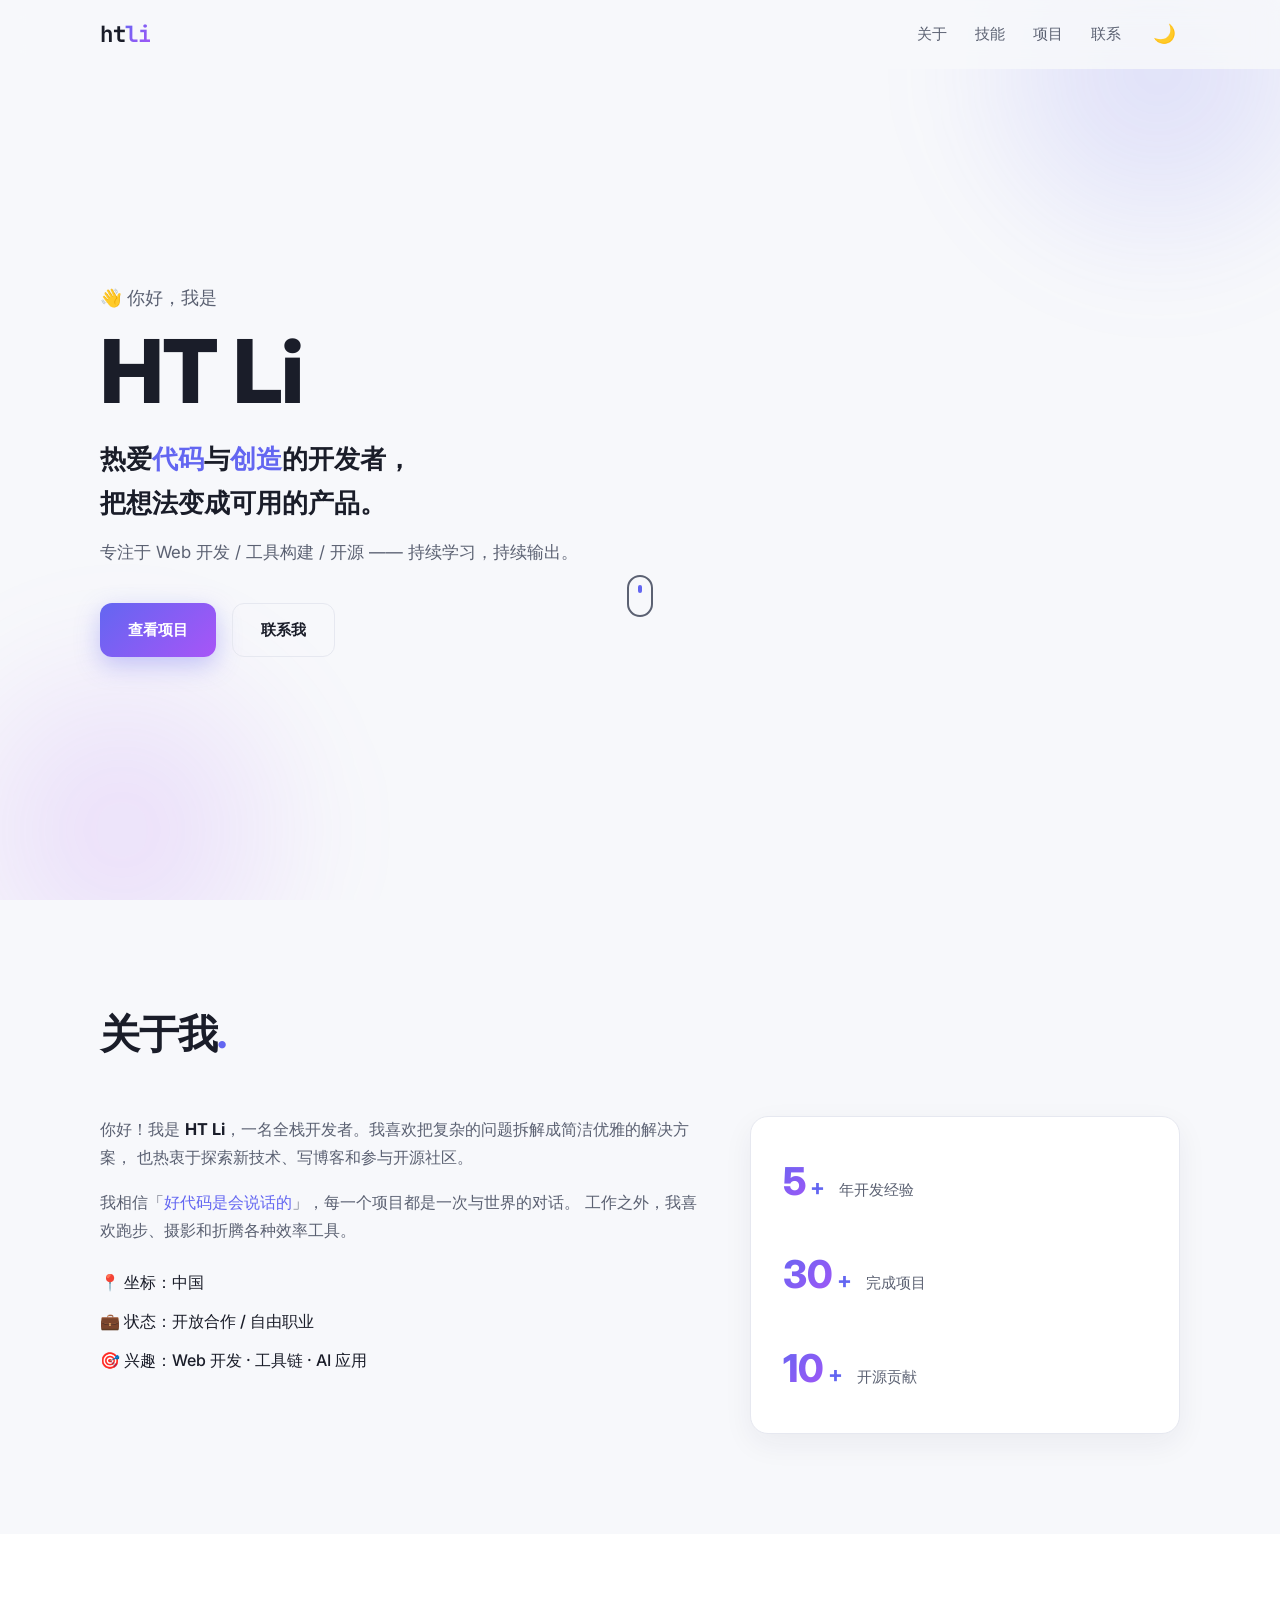
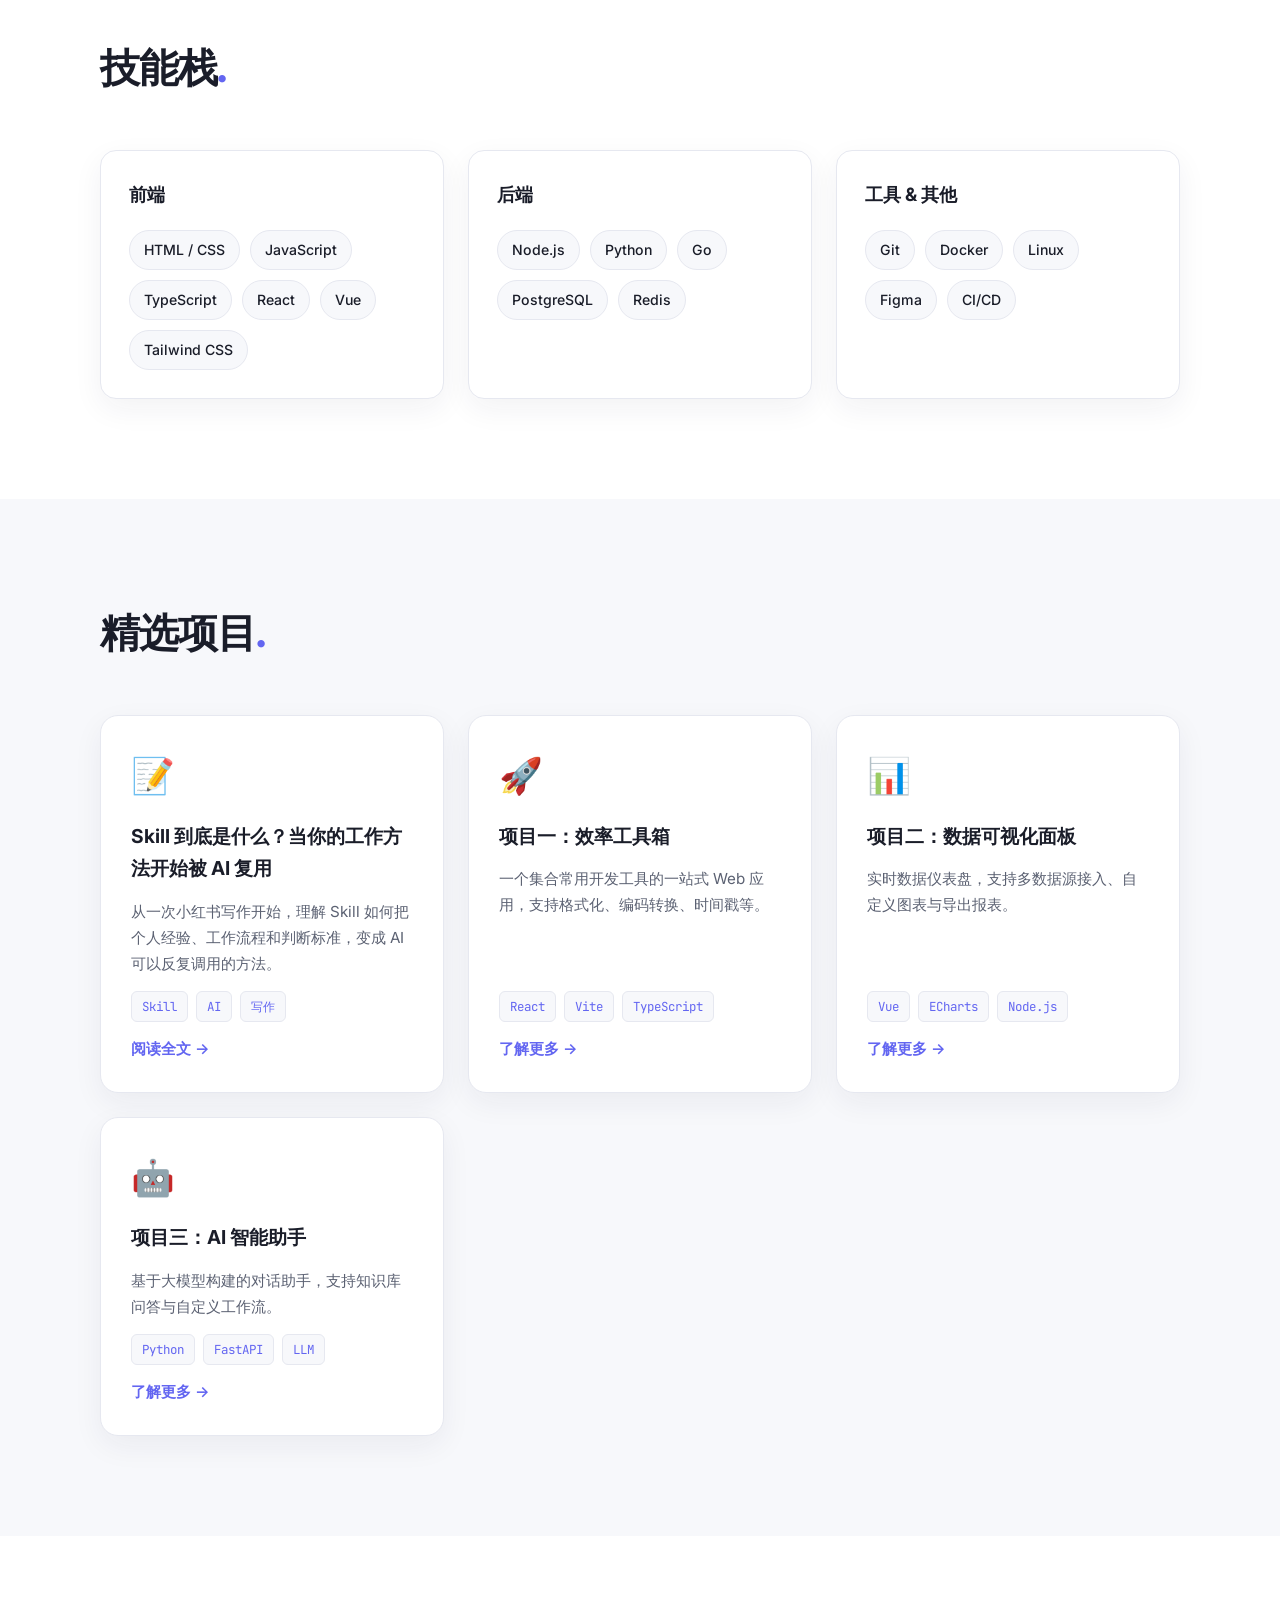
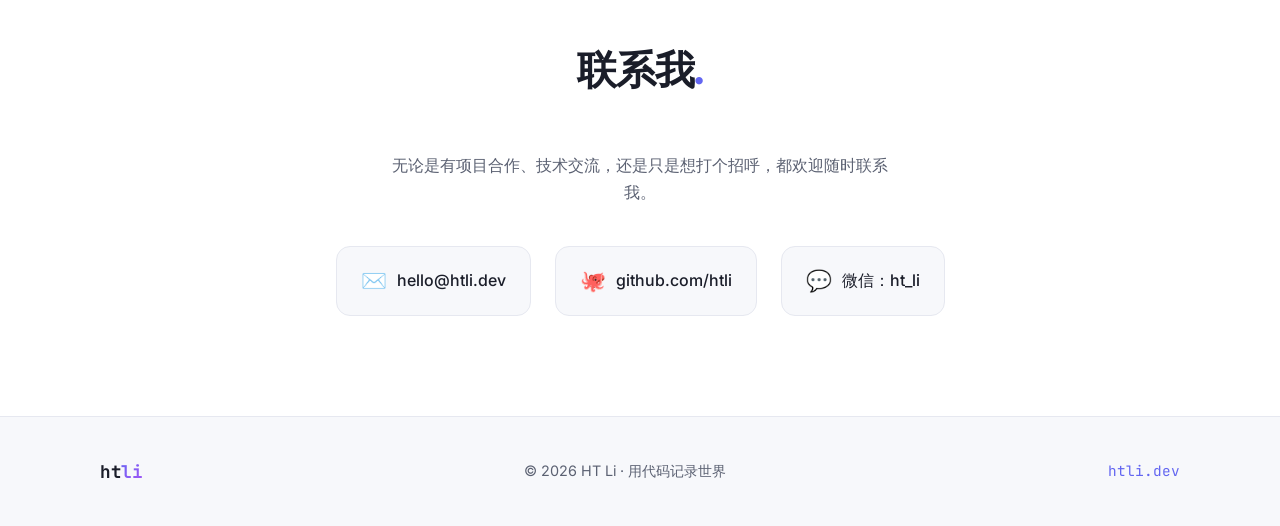
==== index.html @ 5f38975c "Initial commit: personal website" ====
<!DOCTYPE html>
<html lang="zh-CN">
<head>
  <meta charset="UTF-8" />
  <meta name="viewport" content="width=device-width, initial-scale=1.0" />
  <title>HT Li · 个人主页</title>
  <meta name="description" content="HT Li 的个人网站 —— 记录思考、代码与创作。htli" />
  <link rel="icon" href="data:image/svg+xml,<svg xmlns='http://www.w3.org/2000/svg' viewBox='0 0 100 100'><rect width='100' height='100' rx='22' fill='%236366f1'/><text x='50' y='68' font-size='52' text-anchor='middle' fill='white' font-family='Arial' font-weight='bold'>ht</text></svg>" />
  <link rel="preconnect" href="https://fonts.googleapis.com" />
  <link rel="preconnect" href="https://fonts.gstatic.com" crossorigin />
  <link href="https://fonts.googleapis.com/css2?family=Inter:wght@400;500;600;700;800&family=JetBrains+Mono:wght@400;500&display=swap" rel="stylesheet" />
  <link rel="stylesheet" href="css/style.css" />
</head>
<body>
  <!-- 顶部导航 -->
  <header class="site-header" id="site-header">
    <nav class="nav container">
      <a href="#hero" class="logo">
        <span class="logo-mark">ht</span><span class="logo-suffix">li</span>
      </a>
      <button class="nav-toggle" id="nav-toggle" aria-label="菜单" aria-expanded="false">
        <span></span><span></span><span></span>
      </button>
      <ul class="nav-links" id="nav-links">
        <li><a href="#about">关于</a></li>
        <li><a href="#skills">技能</a></li>
        <li><a href="#projects">项目</a></li>
        <li><a href="#contact">联系</a></li>
        <li>
          <button class="theme-toggle" id="theme-toggle" aria-label="切换主题" title="切换深浅色主题">
            <span class="theme-icon">🌙</span>
          </button>
        </li>
      </ul>
    </nav>
  </header>

  <main>
    <!-- Hero -->
    <section class="hero" id="hero">
      <div class="container hero-inner">
        <p class="hero-greeting">👋 你好，我是</p>
        <h1 class="hero-name">HT&nbsp;Li</h1>
        <p class="hero-tagline">
          热爱<span class="accent">代码</span>与<span class="accent">创造</span>的开发者，
          <br />把想法变成可用的产品。
        </p>
        <p class="hero-sub">
          专注于 Web 开发 / 工具构建 / 开源 —— 持续学习，持续输出。
        </p>
        <div class="hero-actions">
          <a href="#projects" class="btn btn-primary">查看项目</a>
          <a href="#contact" class="btn btn-ghost">联系我</a>
        </div>
        <a href="#about" class="scroll-hint" aria-label="向下滚动">
          <span class="mouse"><span class="wheel"></span></span>
        </a>
      </div>
    </section>

    <!-- 关于 -->
    <section class="section" id="about">
      <div class="container">
        <h2 class="section-title" data-reveal>关于我<span class="dot">.</span></h2>
        <div class="about-grid">
          <div class="about-text" data-reveal>
            <p>
              你好！我是 <strong>HT Li</strong>，一名全栈开发者。我喜欢把复杂的问题拆解成简洁优雅的解决方案，
              也热衷于探索新技术、写博客和参与开源社区。
            </p>
            <p>
              我相信「<em>好代码是会说话的</em>」，每一个项目都是一次与世界的对话。
              工作之外，我喜欢跑步、摄影和折腾各种效率工具。
            </p>
            <ul class="about-list">
              <li>📍 坐标：中国</li>
              <li>💼 状态：开放合作 / 自由职业</li>
              <li>🎯 兴趣：Web 开发 · 工具链 · AI 应用</li>
            </ul>
          </div>
          <div class="about-card" data-reveal>
            <div class="stat">
              <span class="stat-num" data-count="5">0</span><span class="stat-plus">+</span>
              <span class="stat-label">年开发经验</span>
            </div>
            <div class="stat">
              <span class="stat-num" data-count="30">0</span><span class="stat-plus">+</span>
              <span class="stat-label">完成项目</span>
            </div>
            <div class="stat">
              <span class="stat-num" data-count="10">0</span><span class="stat-plus">+</span>
              <span class="stat-label">开源贡献</span>
            </div>
          </div>
        </div>
      </div>
    </section>

    <!-- 技能 -->
    <section class="section section-alt" id="skills">
      <div class="container">
        <h2 class="section-title" data-reveal>技能栈<span class="dot">.</span></h2>
        <div class="skills-grid">
          <div class="skill-group" data-reveal>
            <h3>前端</h3>
            <div class="skill-items">
              <span class="chip">HTML / CSS</span>
              <span class="chip">JavaScript</span>
              <span class="chip">TypeScript</span>
              <span class="chip">React</span>
              <span class="chip">Vue</span>
              <span class="chip">Tailwind CSS</span>
            </div>
          </div>
          <div class="skill-group" data-reveal>
            <h3>后端</h3>
            <div class="skill-items">
              <span class="chip">Node.js</span>
              <span class="chip">Python</span>
              <span class="chip">Go</span>
              <span class="chip">PostgreSQL</span>
              <span class="chip">Redis</span>
            </div>
          </div>
          <div class="skill-group" data-reveal>
            <h3>工具 & 其他</h3>
            <div class="skill-items">
              <span class="chip">Git</span>
              <span class="chip">Docker</span>
              <span class="chip">Linux</span>
              <span class="chip">Figma</span>
              <span class="chip">CI/CD</span>
            </div>
          </div>
        </div>
      </div>
    </section>

    <!-- 项目 -->
    <section class="section" id="projects">
      <div class="container">
        <h2 class="section-title" data-reveal>精选项目<span class="dot">.</span></h2>
        <div class="projects-grid">
          <article class="project-card" data-reveal>
            <div class="project-icon">📝</div>
            <h3>Skill 到底是什么？当你的工作方法开始被 AI 复用</h3>
            <p>从一次小红书写作开始，理解 Skill 如何把个人经验、工作流程和判断标准，变成 AI 可以反复调用的方法。</p>
            <div class="project-tags">
              <span>Skill</span><span>AI</span><span>写作</span>
            </div>
            <a href="https://mp.weixin.qq.com/s/fwi5RgVCYM9g3mGInstZmQ" target="_blank" rel="noopener" class="project-link">阅读全文 →</a>
          </article>
          <article class="project-card" data-reveal>
            <div class="project-icon">🚀</div>
            <h3>项目一：效率工具箱</h3>
            <p>一个集合常用开发工具的一站式 Web 应用，支持格式化、编码转换、时间戳等。</p>
            <div class="project-tags">
              <span>React</span><span>Vite</span><span>TypeScript</span>
            </div>
            <a href="#" class="project-link">了解更多 →</a>
          </article>
          <article class="project-card" data-reveal>
            <div class="project-icon">📊</div>
            <h3>项目二：数据可视化面板</h3>
            <p>实时数据仪表盘，支持多数据源接入、自定义图表与导出报表。</p>
            <div class="project-tags">
              <span>Vue</span><span>ECharts</span><span>Node.js</span>
            </div>
            <a href="#" class="project-link">了解更多 →</a>
          </article>
          <article class="project-card" data-reveal>
            <div class="project-icon">🤖</div>
            <h3>项目三：AI 智能助手</h3>
            <p>基于大模型构建的对话助手，支持知识库问答与自定义工作流。</p>
            <div class="project-tags">
              <span>Python</span><span>FastAPI</span><span>LLM</span>
            </div>
            <a href="#" class="project-link">了解更多 →</a>
          </article>
        </div>
      </div>
    </section>

    <!-- 联系 -->
    <section class="section section-alt" id="contact">
      <div class="container contact-inner">
        <h2 class="section-title" data-reveal>联系我<span class="dot">.</span></h2>
        <p class="contact-intro" data-reveal>
          无论是有项目合作、技术交流，还是只是想打个招呼，都欢迎随时联系我。
        </p>
        <div class="contact-links" data-reveal>
          <a href="mailto:hello@htli.dev" class="contact-item">
            <span class="contact-icon">✉️</span>
            <span>hello@htli.dev</span>
          </a>
          <a href="https://github.com/htli" target="_blank" rel="noopener" class="contact-item">
            <span class="contact-icon">🐙</span>
            <span>github.com/htli</span>
          </a>
          <a href="#" class="contact-item">
            <span class="contact-icon">💬</span>
            <span>微信：ht_li</span>
          </a>
        </div>
      </div>
    </section>
  </main>

  <footer class="site-footer">
    <div class="container footer-inner">
      <a href="#hero" class="logo logo-sm">
        <span class="logo-mark">ht</span><span class="logo-suffix">li</span>
      </a>
      <p>© <span id="year"></span> HT Li · 用代码记录世界</p>
      <p class="footer-domain">htli.dev</p>
    </div>
  </footer>

  <script src="js/main.js"></script>
</body>
</html>
---- css/style.css ----
/* ============ 变量与主题 ============ */
:root {
  --bg: #f7f8fb;
  --bg-alt: #ffffff;
  --text: #1a1d29;
  --text-muted: #5b6172;
  --accent: #6366f1;
  --accent-2: #a855f7;
  --border: #e6e8f0;
  --card-shadow: 0 10px 30px rgba(30, 35, 60, 0.06);
  --header-bg: rgba(247, 248, 251, 0.85);
}

html[data-theme="dark"] {
  --bg: #0f1117;
  --bg-alt: #161a24;
  --text: #e7e9f0;
  --text-muted: #9aa1b5;
  --accent: #818cf8;
  --accent-2: #c084fc;
  --border: #262b3a;
  --card-shadow: 0 10px 30px rgba(0, 0, 0, 0.35);
  --header-bg: rgba(15, 17, 23, 0.85);
}

/* ============ 基础 ============ */
* {
  margin: 0;
  padding: 0;
  box-sizing: border-box;
}

html {
  scroll-behavior: smooth;
}

body {
  font-family: "Inter", -apple-system, BlinkMacSystemFont, "PingFang SC", "Microsoft YaHei", sans-serif;
  background: var(--bg);
  color: var(--text);
  line-height: 1.7;
  transition: background 0.3s ease, color 0.3s ease;
  -webkit-font-smoothing: antialiased;
}

a {
  color: inherit;
  text-decoration: none;
}

img {
  max-width: 100%;
  display: block;
}

.container {
  width: min(1080px, 92%);
  margin: 0 auto;
}

.accent {
  color: var(--accent);
  font-weight: 700;
}

.dot {
  color: var(--accent);
}

/* ============ 导航 ============ */
.site-header {
  position: fixed;
  top: 0;
  left: 0;
  right: 0;
  z-index: 100;
  background: var(--header-bg);
  backdrop-filter: blur(12px);
  -webkit-backdrop-filter: blur(12px);
  border-bottom: 1px solid transparent;
  transition: border-color 0.3s ease, box-shadow 0.3s ease;
}

.site-header.scrolled {
  border-bottom-color: var(--border);
  box-shadow: 0 4px 20px rgba(0, 0, 0, 0.05);
}

.nav {
  display: flex;
  align-items: center;
  justify-content: space-between;
  height: 68px;
}

.logo {
  display: inline-flex;
  align-items: baseline;
  font-family: "JetBrains Mono", monospace;
  font-weight: 700;
  font-size: 1.4rem;
  letter-spacing: -0.5px;
}

.logo-mark {
  color: var(--text);
}

.logo-suffix {
  background: linear-gradient(135deg, var(--accent), var(--accent-2));
  -webkit-background-clip: text;
  background-clip: text;
  -webkit-text-fill-color: transparent;
  color: transparent;
}

.nav-links {
  display: flex;
  align-items: center;
  gap: 28px;
  list-style: none;
}

.nav-links a {
  font-size: 0.95rem;
  font-weight: 500;
  color: var(--text-muted);
  position: relative;
  transition: color 0.2s ease;
}

.nav-links a::after {
  content: "";
  position: absolute;
  left: 0;
  bottom: -4px;
  width: 0;
  height: 2px;
  background: linear-gradient(135deg, var(--accent), var(--accent-2));
  transition: width 0.25s ease;
}

.nav-links a:hover {
  color: var(--text);
}

.nav-links a:hover::after {
  width: 100%;
}

.theme-toggle {
  background: none;
  border: none;
  cursor: pointer;
  font-size: 1.15rem;
  padding: 4px;
  display: flex;
  align-items: center;
}

/* 移动端菜单按钮 */
.nav-toggle {
  display: none;
  flex-direction: column;
  gap: 5px;
  background: none;
  border: none;
  cursor: pointer;
  padding: 6px;
}

.nav-toggle span {
  width: 22px;
  height: 2px;
  background: var(--text);
  border-radius: 2px;
  transition: transform 0.3s ease, opacity 0.3s ease;
}

.nav-toggle.active span:nth-child(1) {
  transform: translateY(7px) rotate(45deg);
}

.nav-toggle.active span:nth-child(2) {
  opacity: 0;
}

.nav-toggle.active span:nth-child(3) {
  transform: translateY(-7px) rotate(-45deg);
}

/* ============ Hero ============ */
.hero {
  min-height: 100vh;
  display: flex;
  align-items: center;
  position: relative;
  overflow: hidden;
  padding: 120px 0 80px;
}

.hero::before {
  content: "";
  position: absolute;
  top: -20%;
  right: -10%;
  width: 500px;
  height: 500px;
  background: radial-gradient(circle, rgba(99, 102, 241, 0.18), transparent 65%);
  border-radius: 50%;
  filter: blur(40px);
}

.hero::after {
  content: "";
  position: absolute;
  bottom: -20%;
  left: -10%;
  width: 500px;
  height: 500px;
  background: radial-gradient(circle, rgba(168, 85, 247, 0.16), transparent 65%);
  border-radius: 50%;
  filter: blur(40px);
}

.hero-inner {
  position: relative;
  z-index: 1;
}

.hero-greeting {
  font-size: 1.1rem;
  color: var(--text-muted);
  margin-bottom: 12px;
}

.hero-name {
  font-size: clamp(3rem, 8vw, 5.5rem);
  font-weight: 800;
  line-height: 1.05;
  letter-spacing: -2px;
  background: linear-gradient(120deg, var(--text) 30%, var(--accent) 70%, var(--accent-2));
  -webkit-background-clip: text;
  background-clip: text;
  -webkit-text-fill-color: transparent;
  color: transparent;
}

.hero-tagline {
  font-size: clamp(1.2rem, 2.5vw, 1.6rem);
  font-weight: 600;
  margin-top: 20px;
  color: var(--text);
}

.hero-sub {
  margin-top: 14px;
  color: var(--text-muted);
  font-size: 1.05rem;
}

.hero-actions {
  display: flex;
  gap: 16px;
  margin-top: 36px;
  flex-wrap: wrap;
}

.btn {
  display: inline-flex;
  align-items: center;
  padding: 13px 28px;
  border-radius: 12px;
  font-weight: 600;
  font-size: 0.95rem;
  transition: transform 0.2s ease, box-shadow 0.2s ease, background 0.2s ease;
}

.btn:active {
  transform: translateY(1px);
}

.btn-primary {
  background: linear-gradient(135deg, var(--accent), var(--accent-2));
  color: #fff;
  box-shadow: 0 8px 24px rgba(99, 102, 241, 0.35);
}

.btn-primary:hover {
  transform: translateY(-2px);
  box-shadow: 0 12px 30px rgba(99, 102, 241, 0.45);
}

.btn-ghost {
  border: 1px solid var(--border);
  color: var(--text);
  background: transparent;
}

.btn-ghost:hover {
  transform: translateY(-2px);
  border-color: var(--accent);
  color: var(--accent);
}

/* 滚动提示 */
.scroll-hint {
  position: absolute;
  bottom: 40px;
  left: 50%;
  transform: translateX(-50%);
}

.mouse {
  width: 26px;
  height: 42px;
  border: 2px solid var(--text-muted);
  border-radius: 14px;
  display: flex;
  justify-content: center;
  padding-top: 8px;
}

.wheel {
  width: 4px;
  height: 8px;
  background: var(--accent);
  border-radius: 2px;
  animation: scroll-wheel 1.6s ease-in-out infinite;
}

@keyframes scroll-wheel {
  0% { opacity: 1; transform: translateY(0); }
  70% { opacity: 0; transform: translateY(12px); }
  100% { opacity: 0; transform: translateY(0); }
}

/* ============ 通用 Section ============ */
.section {
  padding: 100px 0;
}

.section-alt {
  background: var(--bg-alt);
  transition: background 0.3s ease;
}

.section-title {
  font-size: clamp(1.8rem, 4vw, 2.5rem);
  font-weight: 800;
  letter-spacing: -1px;
  margin-bottom: 48px;
}

/* ============ 关于 ============ */
.about-grid {
  display: grid;
  grid-template-columns: 1.4fr 1fr;
  gap: 48px;
  align-items: start;
}

.about-text p {
  color: var(--text-muted);
  margin-bottom: 18px;
  font-size: 1.02rem;
}

.about-text strong {
  color: var(--text);
}

.about-text em {
  color: var(--accent);
  font-style: normal;
}

.about-list {
  list-style: none;
  margin-top: 24px;
  display: flex;
  flex-direction: column;
  gap: 12px;
}

.about-list li {
  color: var(--text);
  font-weight: 500;
}

.about-card {
  background: var(--bg-alt);
  border: 1px solid var(--border);
  border-radius: 18px;
  padding: 32px;
  display: flex;
  flex-direction: column;
  gap: 28px;
  box-shadow: var(--card-shadow);
}

.stat {
  display: flex;
  align-items: baseline;
  gap: 4px;
}

.stat-num {
  font-size: 2.4rem;
  font-weight: 800;
  background: linear-gradient(135deg, var(--accent), var(--accent-2));
  -webkit-background-clip: text;
  background-clip: text;
  -webkit-text-fill-color: transparent;
  color: transparent;
}

.stat-plus {
  font-size: 1.4rem;
  font-weight: 700;
  color: var(--accent);
}

.stat-label {
  margin-left: 10px;
  color: var(--text-muted);
  font-size: 0.95rem;
}

/* ============ 技能 ============ */
.skills-grid {
  display: grid;
  grid-template-columns: repeat(3, 1fr);
  gap: 24px;
}

.skill-group {
  background: var(--bg-alt);
  border: 1px solid var(--border);
  border-radius: 16px;
  padding: 28px;
  box-shadow: var(--card-shadow);
}

.skill-group h3 {
  font-size: 1.15rem;
  margin-bottom: 20px;
  color: var(--text);
}

.skill-items {
  display: flex;
  flex-wrap: wrap;
  gap: 10px;
}

.chip {
  padding: 7px 14px;
  border-radius: 999px;
  background: var(--bg);
  border: 1px solid var(--border);
  font-size: 0.88rem;
  font-weight: 500;
  color: var(--text);
  transition: border-color 0.2s ease, color 0.2s ease, transform 0.2s ease;
}

.chip:hover {
  border-color: var(--accent);
  color: var(--accent);
  transform: translateY(-2px);
}

/* ============ 项目 ============ */
.projects-grid {
  display: grid;
  grid-template-columns: repeat(3, 1fr);
  gap: 24px;
}

.project-card {
  background: var(--bg-alt);
  border: 1px solid var(--border);
  border-radius: 18px;
  padding: 30px;
  box-shadow: var(--card-shadow);
  display: flex;
  flex-direction: column;
  gap: 14px;
  transition: transform 0.25s ease, border-color 0.25s ease, box-shadow 0.25s ease;
}

.project-card:hover {
  transform: translateY(-6px);
  border-color: var(--accent);
  box-shadow: 0 18px 40px rgba(99, 102, 241, 0.18);
}

.project-icon {
  font-size: 2.2rem;
}

.project-card h3 {
  font-size: 1.2rem;
}

.project-card p {
  color: var(--text-muted);
  font-size: 0.95rem;
  flex: 1;
}

.project-tags {
  display: flex;
  flex-wrap: wrap;
  gap: 8px;
}

.project-tags span {
  font-family: "JetBrains Mono", monospace;
  font-size: 0.78rem;
  padding: 4px 10px;
  border-radius: 6px;
  background: var(--bg);
  color: var(--accent);
  border: 1px solid var(--border);
}

.project-link {
  font-weight: 600;
  font-size: 0.95rem;
  color: var(--accent);
  transition: color 0.2s ease;
}

.project-link:hover {
  color: var(--accent-2);
}

/* ============ 联系 ============ */
.contact-inner {
  text-align: center;
}

.contact-intro {
  color: var(--text-muted);
  max-width: 520px;
  margin: 0 auto 40px;
}

.contact-links {
  display: flex;
  justify-content: center;
  gap: 24px;
  flex-wrap: wrap;
}

.contact-item {
  display: flex;
  align-items: center;
  gap: 10px;
  padding: 16px 24px;
  background: var(--bg);
  border: 1px solid var(--border);
  border-radius: 14px;
  font-weight: 500;
  transition: transform 0.2s ease, border-color 0.2s ease, box-shadow 0.2s ease;
}

.contact-item:hover {
  transform: translateY(-3px);
  border-color: var(--accent);
  box-shadow: var(--card-shadow);
}

.contact-icon {
  font-size: 1.3rem;
}

/* ============ 页脚 ============ */
.site-footer {
  border-top: 1px solid var(--border);
  padding: 40px 0;
}

.footer-inner {
  display: flex;
  align-items: center;
  justify-content: space-between;
  gap: 16px;
  flex-wrap: wrap;
}

.logo-sm {
  font-size: 1.1rem;
}

.footer-inner p {
  color: var(--text-muted);
  font-size: 0.9rem;
}

.footer-domain {
  font-family: "JetBrains Mono", monospace;
  color: var(--accent) !important;
}

/* ============ 动画 ============ */
[data-reveal] {
  opacity: 0;
  transform: translateY(24px);
  transition: opacity 0.6s ease, transform 0.6s ease;
}

[data-reveal].revealed {
  opacity: 1;
  transform: translateY(0);
}

/* ============ 响应式 ============ */
@media (max-width: 860px) {
  .about-grid {
    grid-template-columns: 1fr;
  }

  .skills-grid,
  .projects-grid {
    grid-template-columns: 1fr;
  }

  .nav-toggle {
    display: flex;
  }

  .nav-links {
    position: fixed;
    top: 68px;
    left: 0;
    right: 0;
    flex-direction: column;
    gap: 0;
    background: var(--header-bg);
    backdrop-filter: blur(12px);
    -webkit-backdrop-filter: blur(12px);
    border-bottom: 1px solid var(--border);
    max-height: 0;
    overflow: hidden;
    transition: max-height 0.35s ease;
    padding: 0;
  }

  .nav-links.open {
    max-height: 360px;
  }

  .nav-links li {
    width: 100%;
    text-align: center;
  }

  .nav-links a {
    display: block;
    padding: 16px;
    font-size: 1rem;
  }

  .nav-links .theme-toggle {
    padding: 16px;
  }

  .contact-links {
    flex-direction: column;
    align-items: center;
  }

  .footer-inner {
    justify-content: center;
    text-align: center;
  }
}
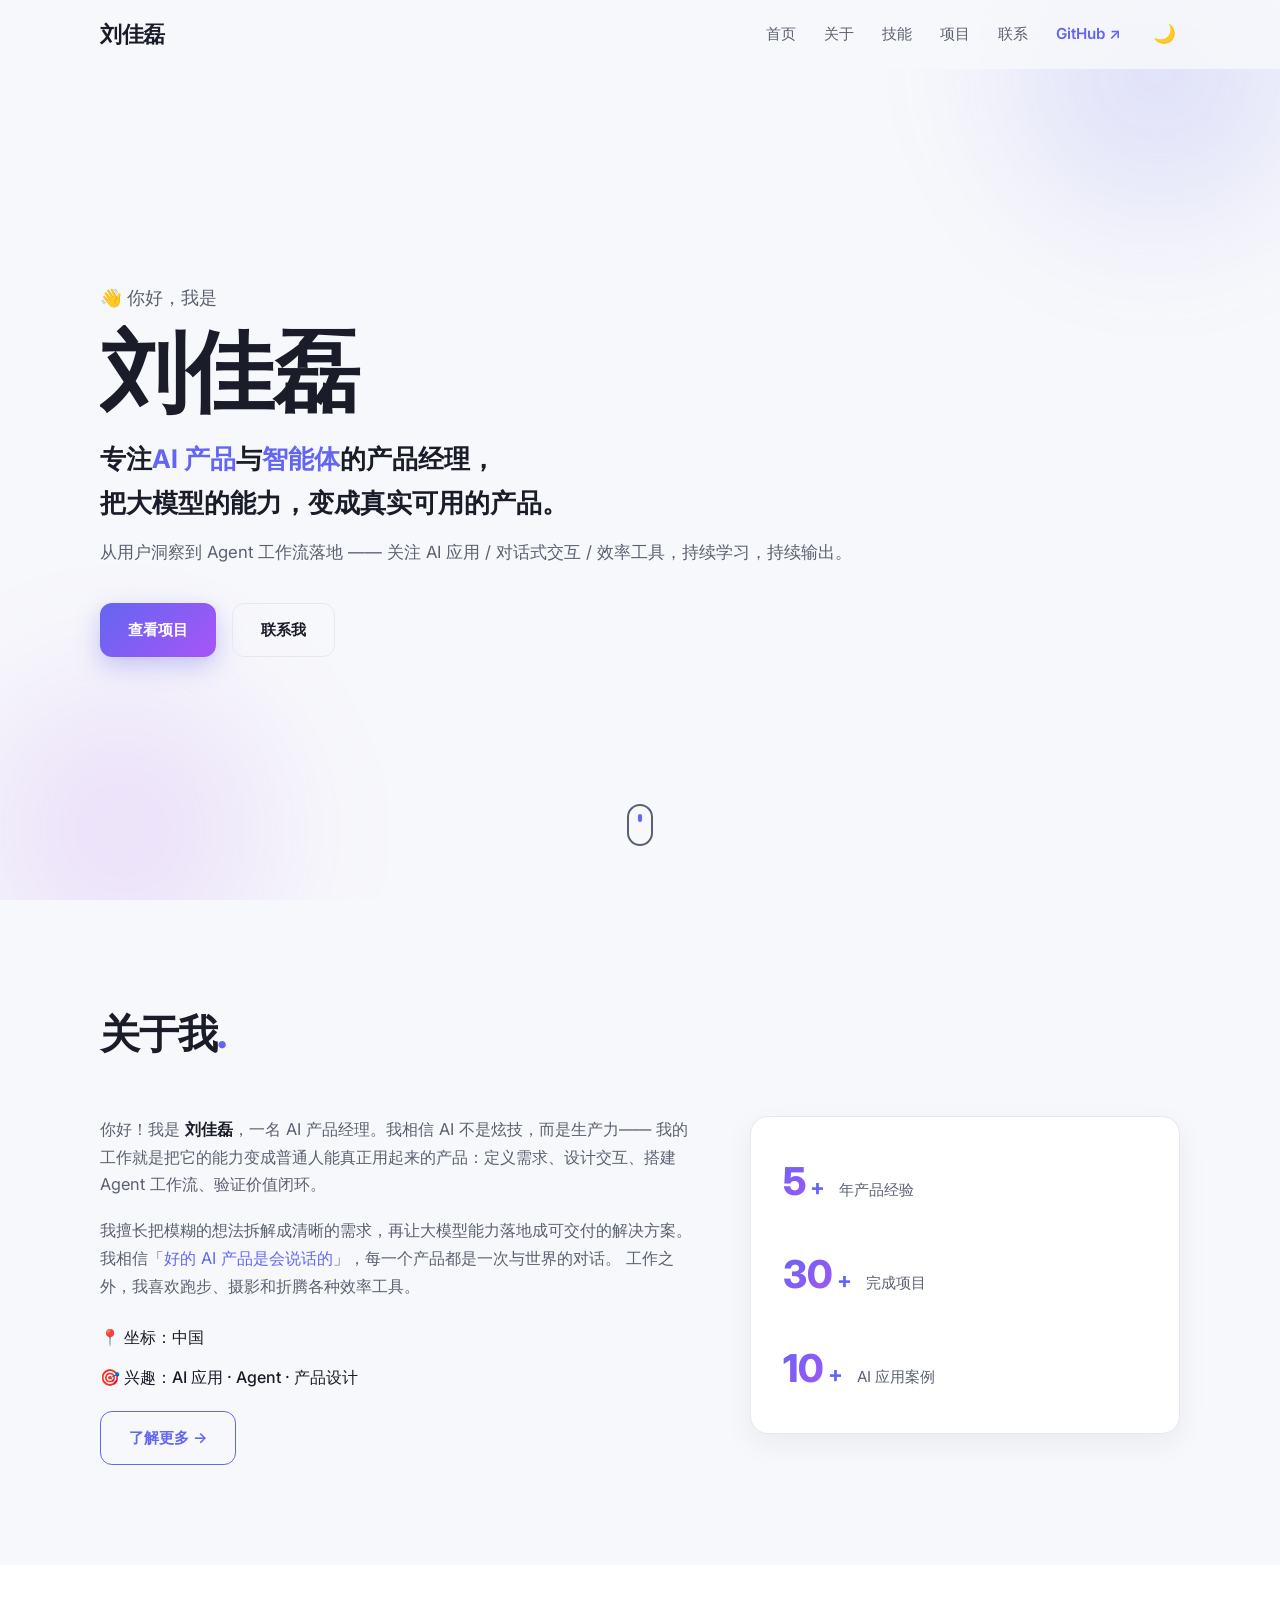
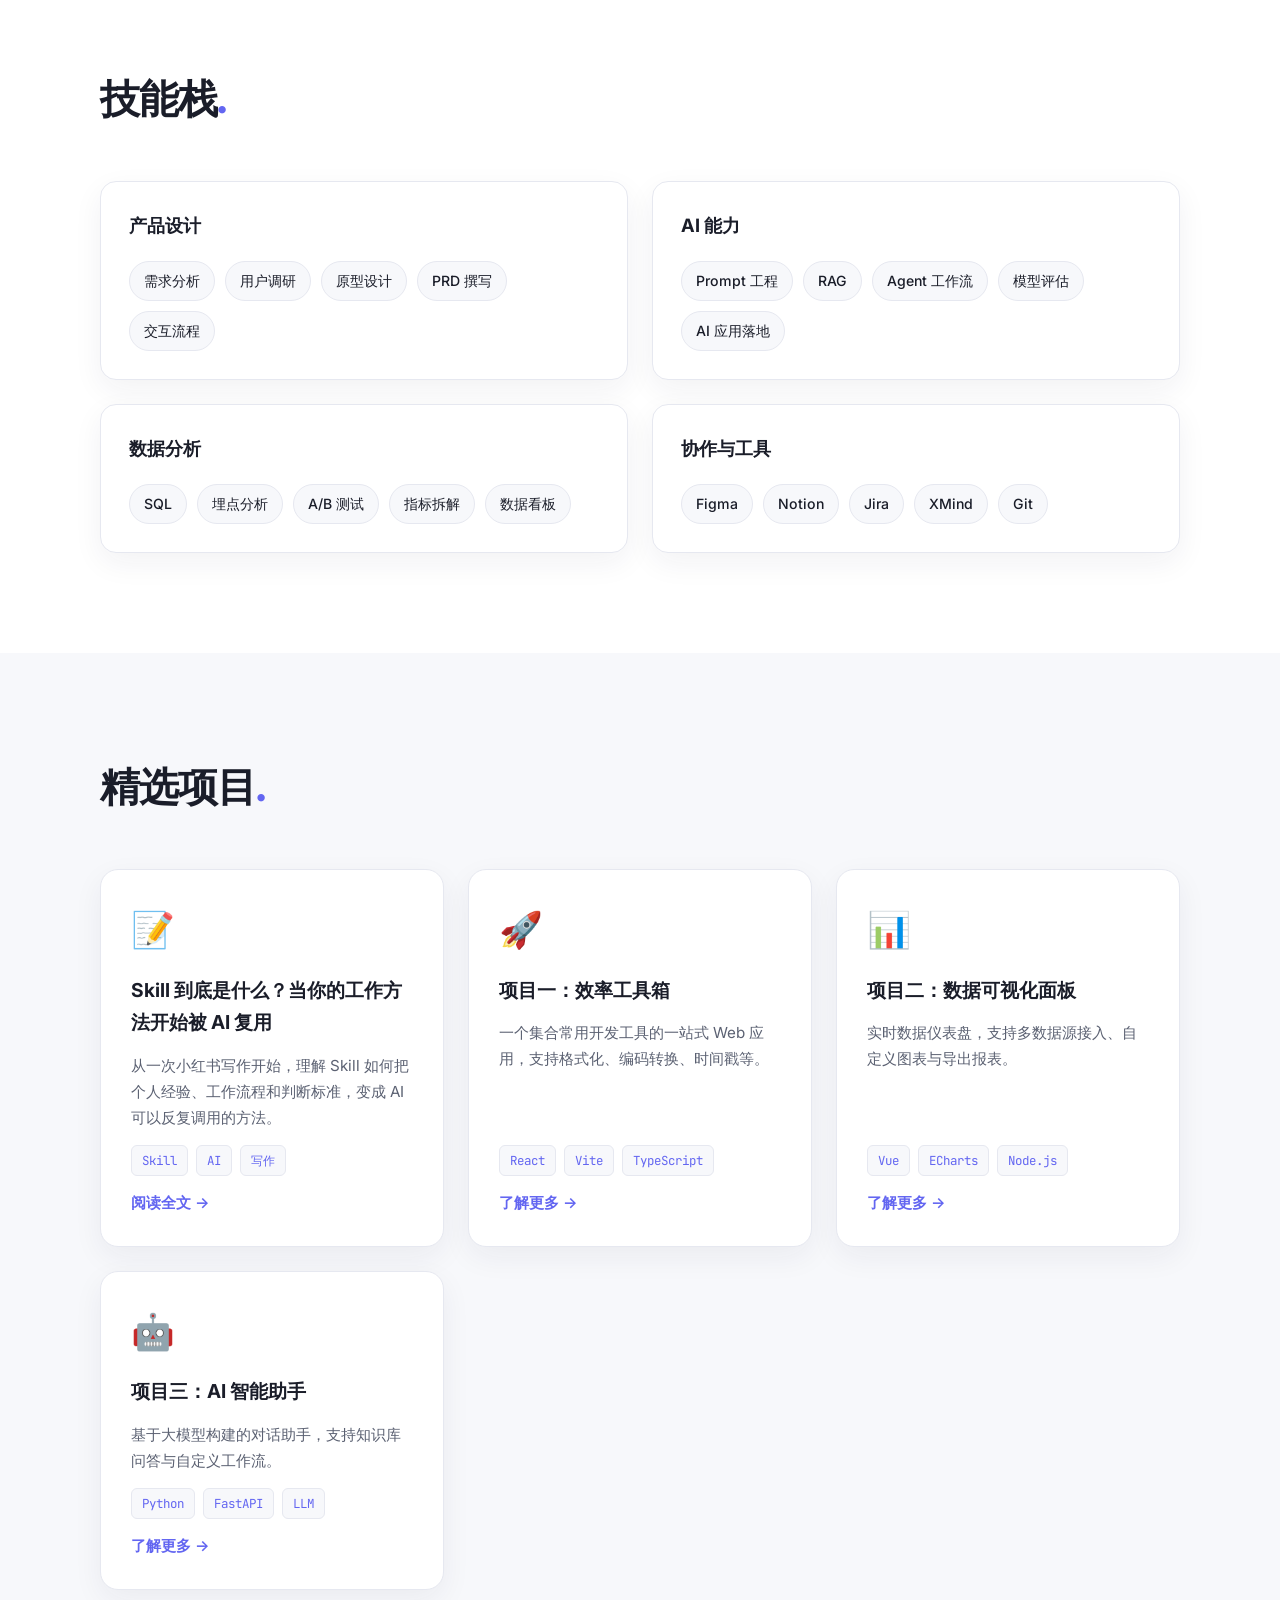
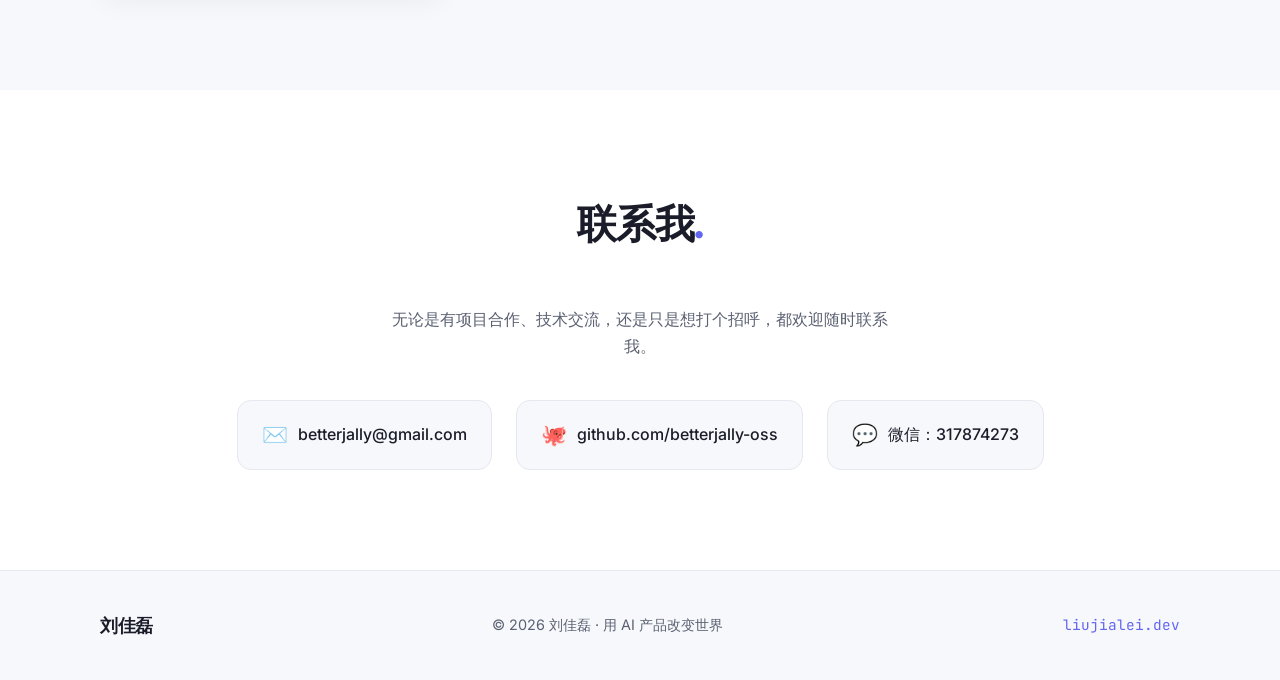
==== commit 62be96ba: "更新个人网站：AI 产品经理定位、独立关于页、导航与响应式优化" ====
--- a/index.html
+++ b/index.html
@@ -3,9 +3,9 @@
 <head>
   <meta charset="UTF-8" />
   <meta name="viewport" content="width=device-width, initial-scale=1.0" />
-  <title>HT Li · 个人主页</title>
-  <meta name="description" content="HT Li 的个人网站 —— 记录思考、代码与创作。htli" />
-  <link rel="icon" href="data:image/svg+xml,<svg xmlns='http://www.w3.org/2000/svg' viewBox='0 0 100 100'><rect width='100' height='100' rx='22' fill='%236366f1'/><text x='50' y='68' font-size='52' text-anchor='middle' fill='white' font-family='Arial' font-weight='bold'>ht</text></svg>" />
+  <title>刘佳磊 · 个人主页</title>
+  <meta name="description" content="刘佳磊的个人网站 —— 记录思考、AI 产品与创作。" />
+  <link rel="icon" href="data:image/svg+xml,<svg xmlns='http://www.w3.org/2000/svg' viewBox='0 0 100 100'><rect width='100' height='100' rx='22' fill='%236366f1'/><text x='50' y='68' font-size='44' text-anchor='middle' fill='white' font-family='Arial' font-weight='bold'>JL</text></svg>" />
   <link rel="preconnect" href="https://fonts.googleapis.com" />
   <link rel="preconnect" href="https://fonts.gstatic.com" crossorigin />
   <link href="https://fonts.googleapis.com/css2?family=Inter:wght@400;500;600;700;800&family=JetBrains+Mono:wght@400;500&display=swap" rel="stylesheet" />
@@ -16,16 +16,18 @@
   <header class="site-header" id="site-header">
     <nav class="nav container">
       <a href="#hero" class="logo">
-        <span class="logo-mark">ht</span><span class="logo-suffix">li</span>
+        <span class="logo-mark">刘</span><span class="logo-suffix">佳磊</span>
       </a>
       <button class="nav-toggle" id="nav-toggle" aria-label="菜单" aria-expanded="false">
         <span></span><span></span><span></span>
       </button>
       <ul class="nav-links" id="nav-links">
-        <li><a href="#about">关于</a></li>
+        <li><a href="index.html">首页</a></li>
+        <li><a href="about.html">关于</a></li>
         <li><a href="#skills">技能</a></li>
         <li><a href="#projects">项目</a></li>
         <li><a href="#contact">联系</a></li>
+        <li><a href="https://github.com/betterjally-oss" target="_blank" rel="noopener" class="nav-ext" title="GitHub 个人主页">GitHub ↗</a></li>
         <li>
           <button class="theme-toggle" id="theme-toggle" aria-label="切换主题" title="切换深浅色主题">
             <span class="theme-icon">🌙</span>
@@ -40,22 +42,22 @@
     <section class="hero" id="hero">
       <div class="container hero-inner">
         <p class="hero-greeting">👋 你好，我是</p>
-        <h1 class="hero-name">HT&nbsp;Li</h1>
+        <h1 class="hero-name">刘佳磊</h1>
         <p class="hero-tagline">
-          热爱<span class="accent">代码</span>与<span class="accent">创造</span>的开发者，
-          <br />把想法变成可用的产品。
+          专注<span class="accent">AI 产品</span>与<span class="accent">智能体</span>的产品经理，
+          <br />把大模型的能力，变成真实可用的产品。
         </p>
         <p class="hero-sub">
-          专注于 Web 开发 / 工具构建 / 开源 —— 持续学习，持续输出。
+          从用户洞察到 Agent 工作流落地 —— 关注 AI 应用 / 对话式交互 / 效率工具，持续学习，持续输出。
         </p>
         <div class="hero-actions">
           <a href="#projects" class="btn btn-primary">查看项目</a>
           <a href="#contact" class="btn btn-ghost">联系我</a>
         </div>
-        <a href="#about" class="scroll-hint" aria-label="向下滚动">
-          <span class="mouse"><span class="wheel"></span></span>
-        </a>
-      </div>
+      </div>
+      <a href="#about" class="scroll-hint" aria-label="向下滚动">
+        <span class="mouse"><span class="wheel"></span></span>
+      </a>
     </section>
 
     <!-- 关于 -->
@@ -64,24 +66,28 @@
         <h2 class="section-title" data-reveal>关于我<span class="dot">.</span></h2>
         <div class="about-grid">
           <div class="about-text" data-reveal>
-            <p>
-              你好！我是 <strong>HT Li</strong>，一名全栈开发者。我喜欢把复杂的问题拆解成简洁优雅的解决方案，
-              也热衷于探索新技术、写博客和参与开源社区。
-            </p>
-            <p>
-              我相信「<em>好代码是会说话的</em>」，每一个项目都是一次与世界的对话。
-              工作之外，我喜欢跑步、摄影和折腾各种效率工具。
-            </p>
-            <ul class="about-list">
-              <li>📍 坐标：中国</li>
-              <li>💼 状态：开放合作 / 自由职业</li>
-              <li>🎯 兴趣：Web 开发 · 工具链 · AI 应用</li>
-            </ul>
+            <div class="about-body" id="about-body">
+              <p>
+                你好！我是 <strong>刘佳磊</strong>，一名 AI 产品经理。我相信 AI 不是炫技，而是生产力——
+                我的工作就是把它的能力变成普通人能真正用起来的产品：定义需求、设计交互、搭建 Agent 工作流、验证价值闭环。
+              </p>
+              <p>
+                我擅长把模糊的想法拆解成清晰的需求，再让大模型能力落地成可交付的解决方案。
+                我相信「<em>好的 AI 产品是会说话的</em>」，每一个产品都是一次与世界的对话。
+                工作之外，我喜欢跑步、摄影和折腾各种效率工具。
+              </p>
+              <ul class="about-list">
+                <li>📍 坐标：中国</li>
+                <li>🎯 兴趣：AI 应用 · Agent · 产品设计</li>
+              </ul>
+            </div>
+            <button class="about-more" id="about-more" type="button" hidden>阅读全文 ↓</button>
+            <a href="about.html" class="btn btn-ghost btn-ghost-accent">了解更多 →</a>
           </div>
           <div class="about-card" data-reveal>
             <div class="stat">
               <span class="stat-num" data-count="5">0</span><span class="stat-plus">+</span>
-              <span class="stat-label">年开发经验</span>
+              <span class="stat-label">年产品经验</span>
             </div>
             <div class="stat">
               <span class="stat-num" data-count="30">0</span><span class="stat-plus">+</span>
@@ -89,7 +95,7 @@
             </div>
             <div class="stat">
               <span class="stat-num" data-count="10">0</span><span class="stat-plus">+</span>
-              <span class="stat-label">开源贡献</span>
+              <span class="stat-label">AI 应用案例</span>
             </div>
           </div>
         </div>
@@ -102,34 +108,43 @@
         <h2 class="section-title" data-reveal>技能栈<span class="dot">.</span></h2>
         <div class="skills-grid">
           <div class="skill-group" data-reveal>
-            <h3>前端</h3>
-            <div class="skill-items">
-              <span class="chip">HTML / CSS</span>
-              <span class="chip">JavaScript</span>
-              <span class="chip">TypeScript</span>
-              <span class="chip">React</span>
-              <span class="chip">Vue</span>
-              <span class="chip">Tailwind CSS</span>
-            </div>
-          </div>
-          <div class="skill-group" data-reveal>
-            <h3>后端</h3>
-            <div class="skill-items">
-              <span class="chip">Node.js</span>
-              <span class="chip">Python</span>
-              <span class="chip">Go</span>
-              <span class="chip">PostgreSQL</span>
-              <span class="chip">Redis</span>
-            </div>
-          </div>
-          <div class="skill-group" data-reveal>
-            <h3>工具 & 其他</h3>
-            <div class="skill-items">
+            <h3>产品设计</h3>
+            <div class="skill-items">
+              <span class="chip">需求分析</span>
+              <span class="chip">用户调研</span>
+              <span class="chip">原型设计</span>
+              <span class="chip">PRD 撰写</span>
+              <span class="chip">交互流程</span>
+            </div>
+          </div>
+          <div class="skill-group" data-reveal>
+            <h3>AI 能力</h3>
+            <div class="skill-items">
+              <span class="chip">Prompt 工程</span>
+              <span class="chip">RAG</span>
+              <span class="chip">Agent 工作流</span>
+              <span class="chip">模型评估</span>
+              <span class="chip">AI 应用落地</span>
+            </div>
+          </div>
+          <div class="skill-group" data-reveal>
+            <h3>数据分析</h3>
+            <div class="skill-items">
+              <span class="chip">SQL</span>
+              <span class="chip">埋点分析</span>
+              <span class="chip">A/B 测试</span>
+              <span class="chip">指标拆解</span>
+              <span class="chip">数据看板</span>
+            </div>
+          </div>
+          <div class="skill-group" data-reveal>
+            <h3>协作与工具</h3>
+            <div class="skill-items">
+              <span class="chip">Figma</span>
+              <span class="chip">Notion</span>
+              <span class="chip">Jira</span>
+              <span class="chip">XMind</span>
               <span class="chip">Git</span>
-              <span class="chip">Docker</span>
-              <span class="chip">Linux</span>
-              <span class="chip">Figma</span>
-              <span class="chip">CI/CD</span>
             </div>
           </div>
         </div>
@@ -189,17 +204,17 @@
           无论是有项目合作、技术交流，还是只是想打个招呼，都欢迎随时联系我。
         </p>
         <div class="contact-links" data-reveal>
-          <a href="mailto:hello@htli.dev" class="contact-item">
+          <a href="mailto:betterjally@gmail.com" class="contact-item">
             <span class="contact-icon">✉️</span>
-            <span>hello@htli.dev</span>
+            <span>betterjally@gmail.com</span>
           </a>
-          <a href="https://github.com/htli" target="_blank" rel="noopener" class="contact-item">
+          <a href="https://github.com/betterjally-oss" target="_blank" rel="noopener" class="contact-item">
             <span class="contact-icon">🐙</span>
-            <span>github.com/htli</span>
+            <span>github.com/betterjally-oss</span>
           </a>
           <a href="#" class="contact-item">
             <span class="contact-icon">💬</span>
-            <span>微信：ht_li</span>
+            <span>微信：317874273</span>
           </a>
         </div>
       </div>
@@ -209,10 +224,10 @@
   <footer class="site-footer">
     <div class="container footer-inner">
       <a href="#hero" class="logo logo-sm">
-        <span class="logo-mark">ht</span><span class="logo-suffix">li</span>
+        <span class="logo-mark">刘</span><span class="logo-suffix">佳磊</span>
       </a>
-      <p>© <span id="year"></span> HT Li · 用代码记录世界</p>
-      <p class="footer-domain">htli.dev</p>
+      <p>© <span id="year"></span> 刘佳磊 · 用 AI 产品改变世界</p>
+      <p class="footer-domain">liujialei.dev</p>
     </div>
   </footer>
 
--- a/css/style.css
+++ b/css/style.css
@@ -107,11 +107,7 @@
 }
 
 .logo-suffix {
-  background: linear-gradient(135deg, var(--accent), var(--accent-2));
-  -webkit-background-clip: text;
-  background-clip: text;
-  -webkit-text-fill-color: transparent;
-  color: transparent;
+  color: var(--text);
 }
 
 .nav-links {
@@ -148,6 +144,20 @@
   width: 100%;
 }
 
+.nav-links a.active {
+  color: var(--accent);
+  font-weight: 600;
+}
+
+.nav-links a.active::after {
+  width: 100%;
+}
+
+.nav-links a.nav-ext {
+  color: var(--accent);
+  font-weight: 600;
+}
+
 .theme-toggle {
   background: none;
   border: none;
@@ -192,6 +202,7 @@
 /* ============ Hero ============ */
 .hero {
   min-height: 100vh;
+  min-height: 100svh;
   display: flex;
   align-items: center;
   position: relative;
@@ -303,10 +314,23 @@
   color: var(--accent);
 }
 
+/* 了解更多按钮：默认即强调色，悬停填充渐变 */
+.btn-ghost-accent {
+  border-color: var(--accent);
+  color: var(--accent);
+}
+
+.btn-ghost-accent:hover {
+  border-color: transparent;
+  background: linear-gradient(135deg, var(--accent), var(--accent-2));
+  color: #fff;
+  box-shadow: 0 8px 24px rgba(99, 102, 241, 0.35);
+}
+
 /* 滚动提示 */
 .scroll-hint {
   position: absolute;
-  bottom: 40px;
+  bottom: 54px;
   left: 50%;
   transform: translateX(-50%);
 }
@@ -373,6 +397,53 @@
 .about-text em {
   color: var(--accent);
   font-style: normal;
+}
+
+/* —— 关于我 · 折叠阅读 —— */
+.about-body {
+  position: relative;
+  max-height: 80em;
+  overflow: hidden;
+  transition: max-height 0.5s ease;
+}
+
+.about-body.collapsed {
+  max-height: 13em;
+}
+
+.about-body.collapsed::after {
+  content: "";
+  position: absolute;
+  left: 0;
+  right: 0;
+  bottom: 0;
+  height: 4.5em;
+  background: linear-gradient(to bottom, transparent, var(--bg));
+  pointer-events: none;
+}
+
+.about-more {
+  margin-top: 14px;
+  padding: 6px 2px;
+  background: none;
+  border: none;
+  color: var(--accent);
+  font-size: 0.95rem;
+  font-weight: 600;
+  cursor: pointer;
+  transition: opacity 0.2s ease;
+}
+
+.about-more:hover {
+  opacity: 0.75;
+}
+
+.about-more[hidden] {
+  display: none;
+}
+
+.about-text .btn {
+  margin-top: 20px;
 }
 
 .about-list {
@@ -430,7 +501,7 @@
 /* ============ 技能 ============ */
 .skills-grid {
   display: grid;
-  grid-template-columns: repeat(3, 1fr);
+  grid-template-columns: repeat(2, 1fr);
   gap: 24px;
 }
 
@@ -469,6 +540,102 @@
   border-color: var(--accent);
   color: var(--accent);
   transform: translateY(-2px);
+}
+
+/* ============ 关于页 ============ */
+.about-article {
+  max-width: 760px;
+}
+
+.about-article h3 {
+  font-size: 1.3rem;
+  margin: 48px 0 18px;
+  color: var(--text);
+}
+
+.about-article h3::before {
+  content: "# ";
+  color: var(--accent);
+}
+
+.about-article p {
+  color: var(--text-muted);
+  line-height: 1.95;
+  margin-bottom: 16px;
+  font-size: 1.02rem;
+}
+
+.about-article strong {
+  color: var(--text);
+}
+
+.article-lead {
+  font-size: 1.15rem !important;
+  color: var(--text) !important;
+}
+
+.stat-line {
+  font-size: 1.25rem !important;
+  font-weight: 700;
+  letter-spacing: 1px;
+  color: var(--accent) !important;
+  margin: 8px 0 28px !important;
+}
+
+.work-list {
+  list-style: none;
+  display: flex;
+  flex-direction: column;
+  gap: 12px;
+  margin-bottom: 24px;
+}
+
+.work-list li {
+  padding: 14px 18px;
+  background: var(--bg-alt);
+  border: 1px solid var(--border);
+  border-radius: 12px;
+  color: var(--text);
+  line-height: 1.7;
+  transition: border-color 0.2s ease, transform 0.2s ease;
+}
+
+.work-list li:hover {
+  border-color: var(--accent);
+  transform: translateX(4px);
+}
+
+.work-list strong {
+  color: var(--accent);
+  margin-right: 10px;
+}
+
+.view-list {
+  list-style: none;
+  display: flex;
+  flex-direction: column;
+  gap: 12px;
+  margin-bottom: 24px;
+  color: var(--text-muted);
+  line-height: 1.8;
+}
+
+.view-list li {
+  padding-left: 20px;
+  position: relative;
+}
+
+.view-list li::before {
+  content: "◆";
+  position: absolute;
+  left: 0;
+  top: 1px;
+  color: var(--accent);
+  font-size: 0.7rem;
+}
+
+.about-cta {
+  margin-top: 40px;
 }
 
 /* ============ 项目 ============ */
@@ -619,6 +786,10 @@
 
 /* ============ 响应式 ============ */
 @media (max-width: 860px) {
+  .hero {
+    padding: 96px 0 64px;
+  }
+
   .about-grid {
     grid-template-columns: 1fr;
   }
@@ -678,3 +849,10 @@
     text-align: center;
   }
 }
+
+/* 极矮视口（小笔记本窗口 / 手机横屏等）：首屏内容可能撑满，隐藏下滑提示，避免被裁切或与按钮重叠 */
+@media (max-height: 640px) {
+  .scroll-hint {
+    display: none;
+  }
+}
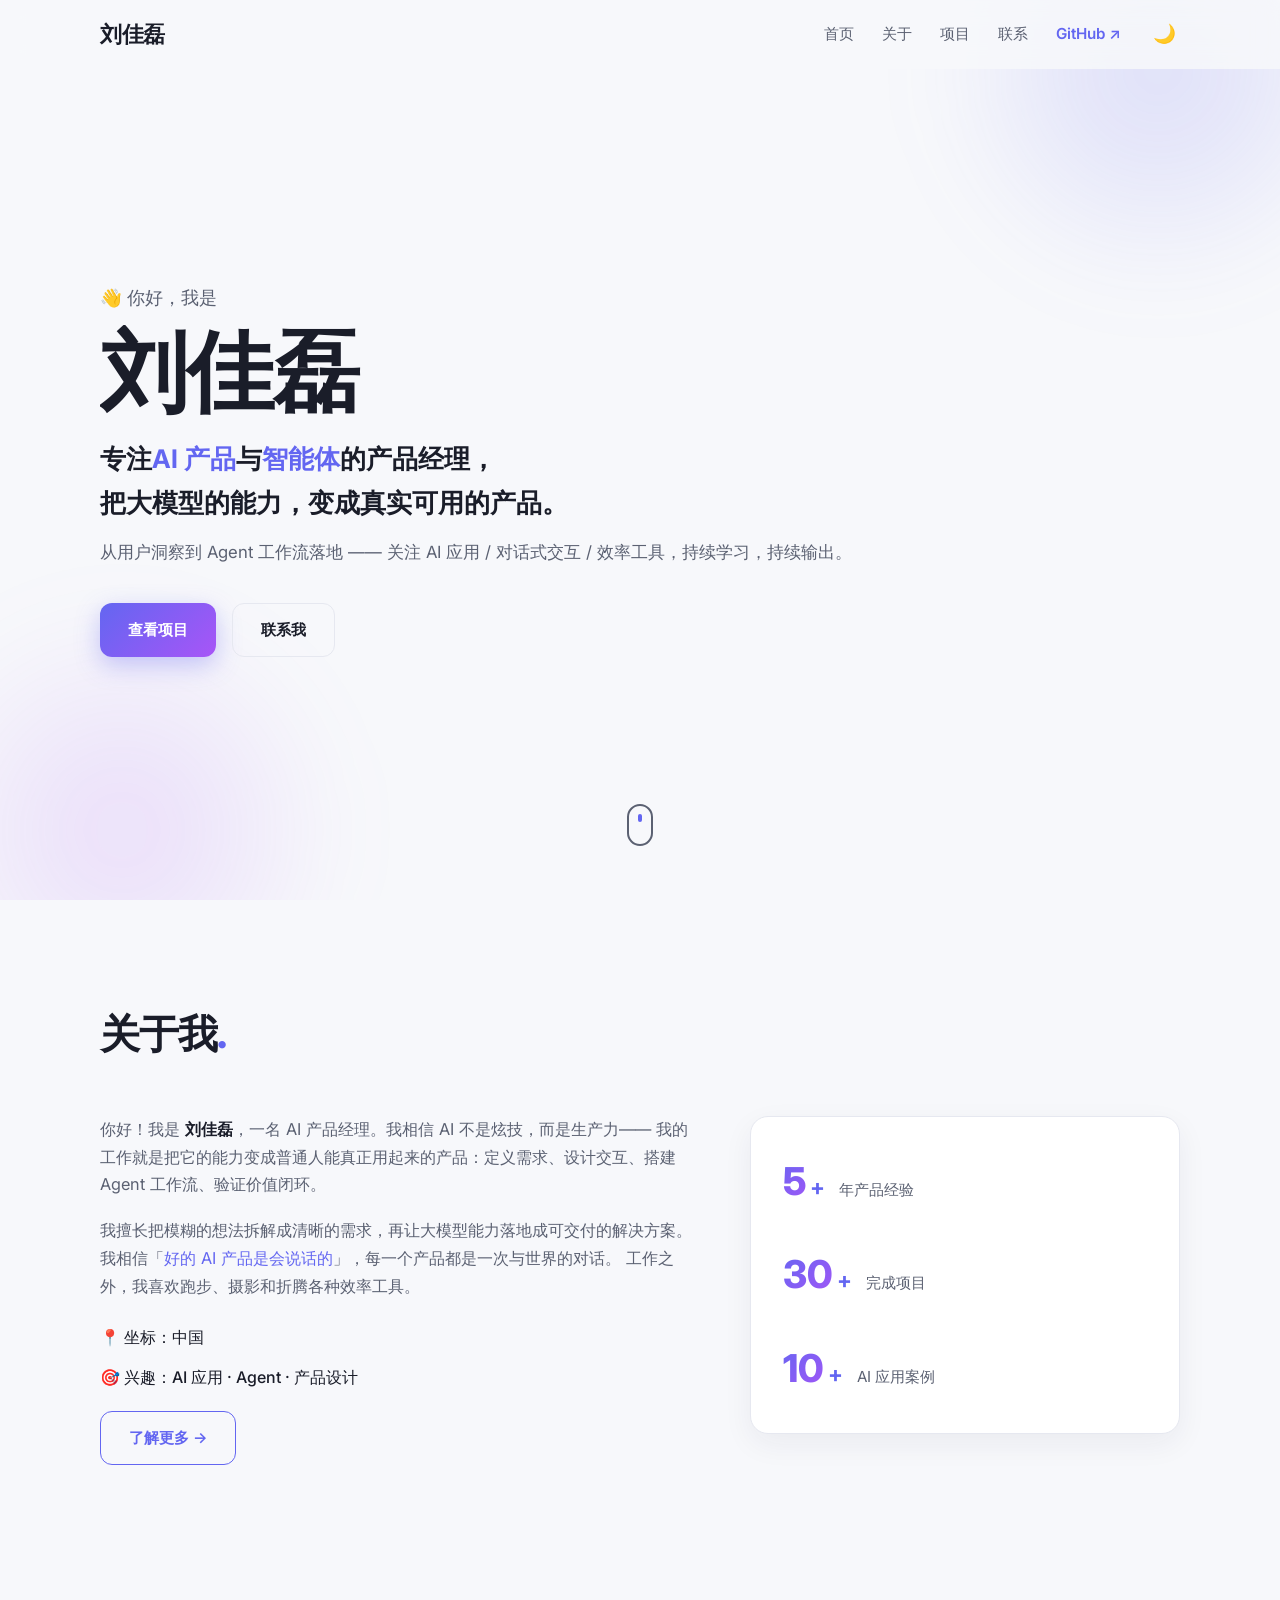
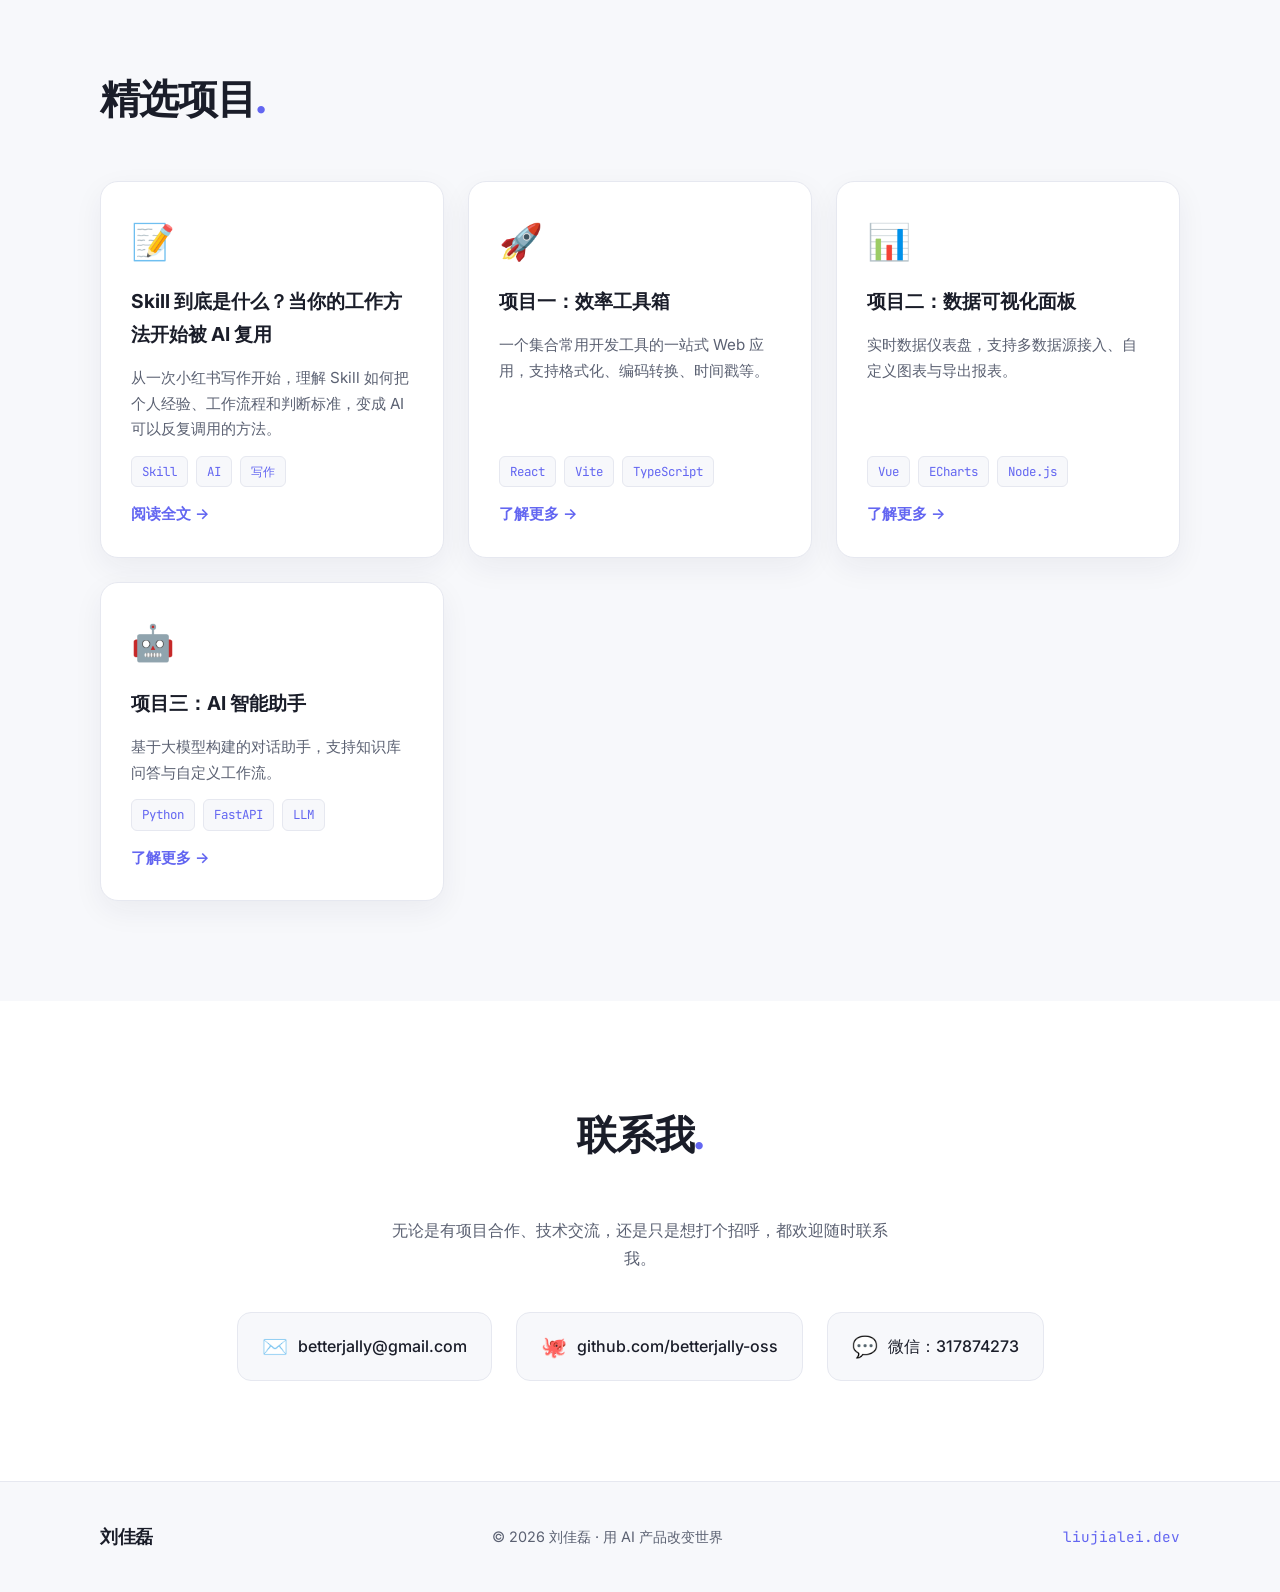
==== commit 81525057: "移除主页技能模块及相关导航入口" ====
--- a/index.html
+++ b/index.html
@@ -24,7 +24,6 @@
       <ul class="nav-links" id="nav-links">
         <li><a href="index.html">首页</a></li>
         <li><a href="about.html">关于</a></li>
-        <li><a href="#skills">技能</a></li>
         <li><a href="#projects">项目</a></li>
         <li><a href="#contact">联系</a></li>
         <li><a href="https://github.com/betterjally-oss" target="_blank" rel="noopener" class="nav-ext" title="GitHub 个人主页">GitHub ↗</a></li>
@@ -96,55 +95,6 @@
             <div class="stat">
               <span class="stat-num" data-count="10">0</span><span class="stat-plus">+</span>
               <span class="stat-label">AI 应用案例</span>
-            </div>
-          </div>
-        </div>
-      </div>
-    </section>
-
-    <!-- 技能 -->
-    <section class="section section-alt" id="skills">
-      <div class="container">
-        <h2 class="section-title" data-reveal>技能栈<span class="dot">.</span></h2>
-        <div class="skills-grid">
-          <div class="skill-group" data-reveal>
-            <h3>产品设计</h3>
-            <div class="skill-items">
-              <span class="chip">需求分析</span>
-              <span class="chip">用户调研</span>
-              <span class="chip">原型设计</span>
-              <span class="chip">PRD 撰写</span>
-              <span class="chip">交互流程</span>
-            </div>
-          </div>
-          <div class="skill-group" data-reveal>
-            <h3>AI 能力</h3>
-            <div class="skill-items">
-              <span class="chip">Prompt 工程</span>
-              <span class="chip">RAG</span>
-              <span class="chip">Agent 工作流</span>
-              <span class="chip">模型评估</span>
-              <span class="chip">AI 应用落地</span>
-            </div>
-          </div>
-          <div class="skill-group" data-reveal>
-            <h3>数据分析</h3>
-            <div class="skill-items">
-              <span class="chip">SQL</span>
-              <span class="chip">埋点分析</span>
-              <span class="chip">A/B 测试</span>
-              <span class="chip">指标拆解</span>
-              <span class="chip">数据看板</span>
-            </div>
-          </div>
-          <div class="skill-group" data-reveal>
-            <h3>协作与工具</h3>
-            <div class="skill-items">
-              <span class="chip">Figma</span>
-              <span class="chip">Notion</span>
-              <span class="chip">Jira</span>
-              <span class="chip">XMind</span>
-              <span class="chip">Git</span>
             </div>
           </div>
         </div>
